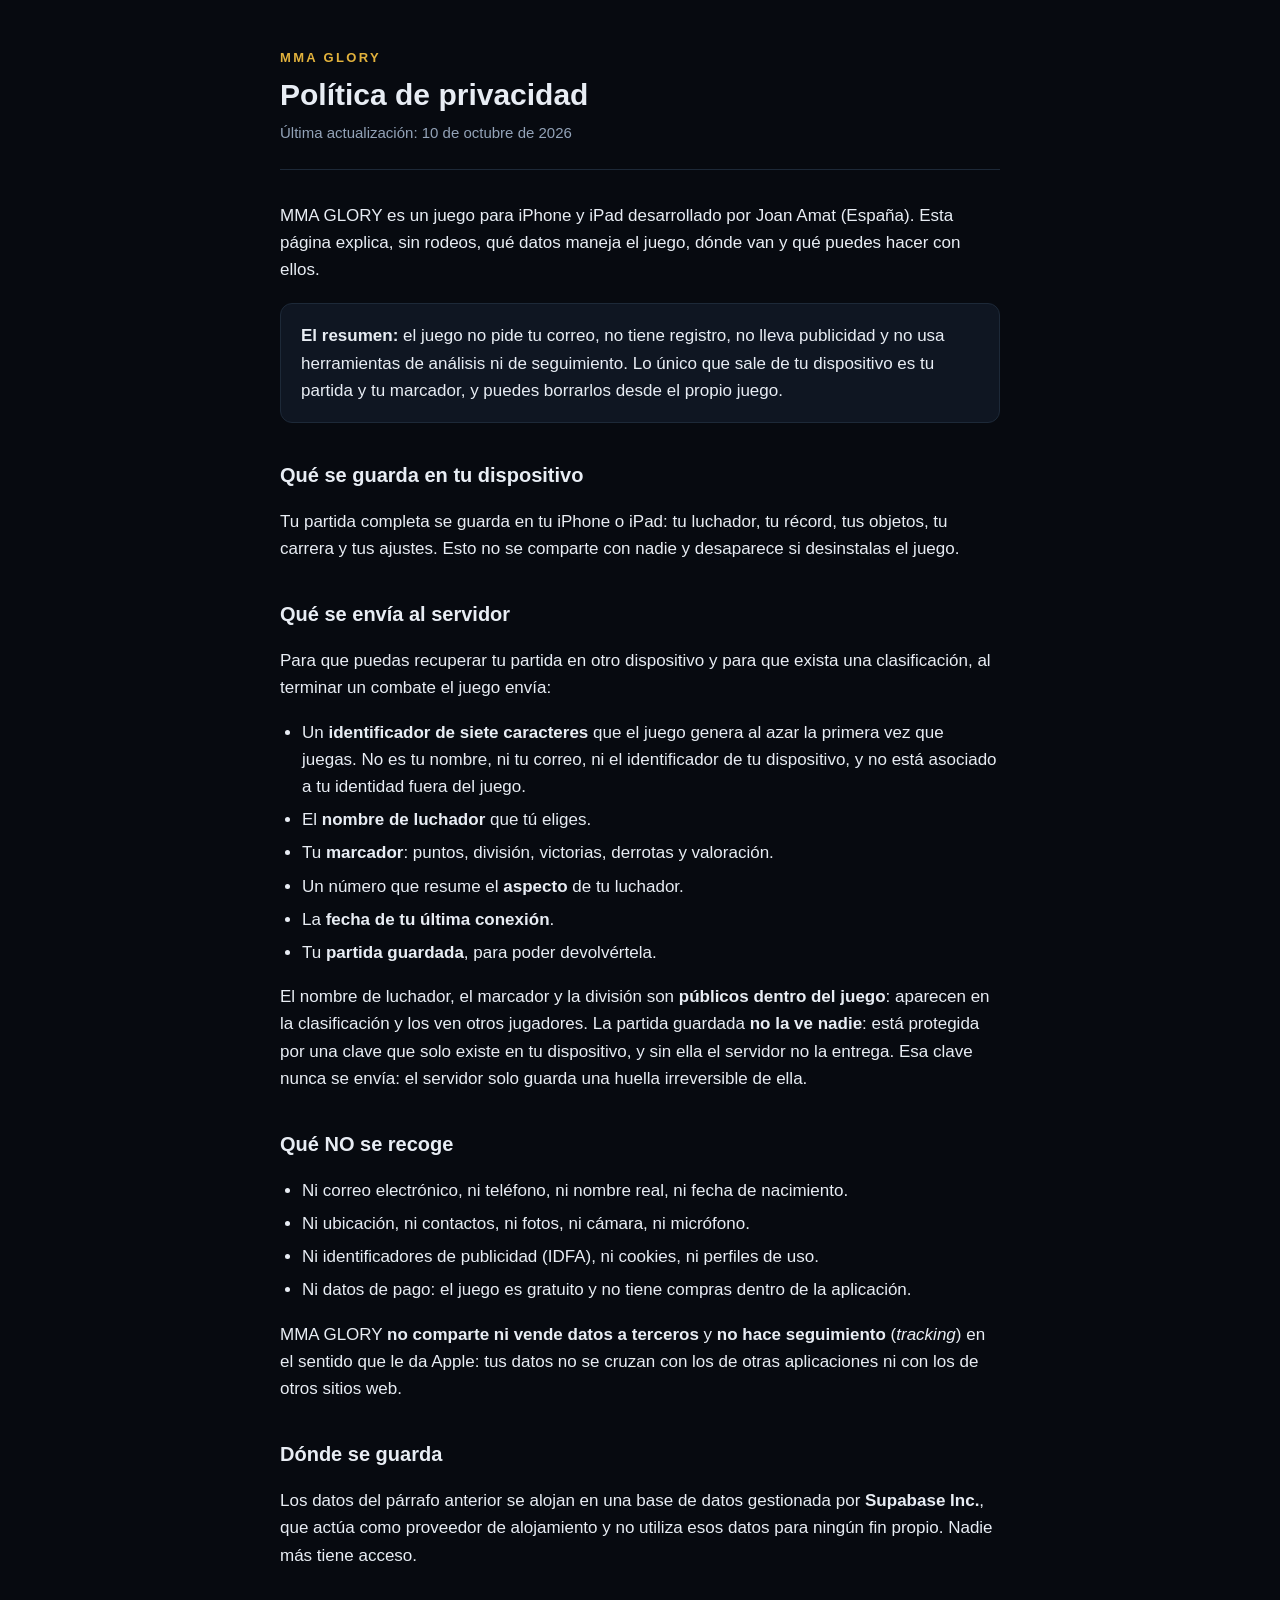
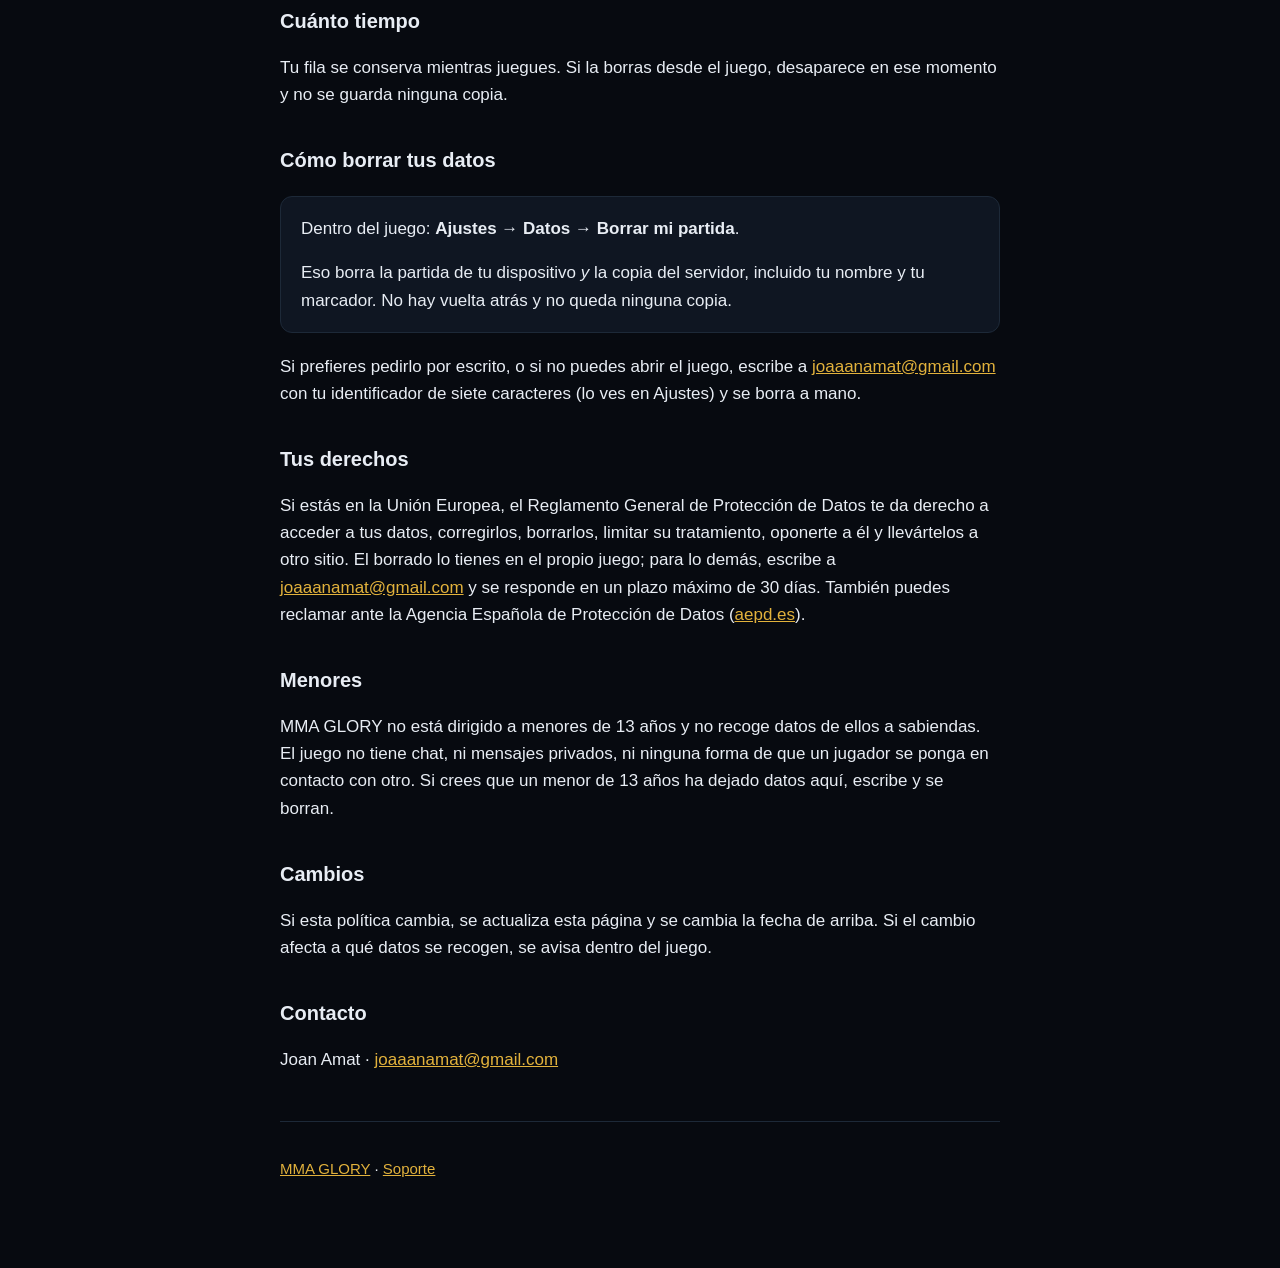
==== privacidad.html @ bd383d32 "Add files via upload" ====
<!doctype html>
<html lang="es">
<head>
<meta charset="utf-8">
<meta name="viewport" content="width=device-width, initial-scale=1">
<title>Política de privacidad · MMA GLORY</title>
<link rel="stylesheet" href="estilo.css">
</head>
<body>
<div class="hoja">

<header>
    <p class="marca">MMA Glory</p>
    <h1>Política de privacidad</h1>
    <p class="fecha">Última actualización: 10 de octubre de 2026</p>
</header>

<p>MMA GLORY es un juego para iPhone y iPad desarrollado por Joan Amat
(España). Esta página explica, sin rodeos, qué datos maneja el juego,
dónde van y qué puedes hacer con ellos.</p>

<div class="caja">
    <p><strong>El resumen:</strong> el juego no pide tu correo, no tiene
    registro, no lleva publicidad y no usa herramientas de análisis ni de
    seguimiento. Lo único que sale de tu dispositivo es tu partida y tu
    marcador, y puedes borrarlos desde el propio juego.</p>
</div>

<h2>Qué se guarda en tu dispositivo</h2>

<p>Tu partida completa se guarda en tu iPhone o iPad: tu luchador, tu
récord, tus objetos, tu carrera y tus ajustes. Esto no se comparte con
nadie y desaparece si desinstalas el juego.</p>

<h2>Qué se envía al servidor</h2>

<p>Para que puedas recuperar tu partida en otro dispositivo y para que
exista una clasificación, al terminar un combate el juego envía:</p>

<ul>
    <li>Un <strong>identificador de siete caracteres</strong> que el juego
    genera al azar la primera vez que juegas. No es tu nombre, ni tu
    correo, ni el identificador de tu dispositivo, y no está asociado a
    tu identidad fuera del juego.</li>
    <li>El <strong>nombre de luchador</strong> que tú eliges.</li>
    <li>Tu <strong>marcador</strong>: puntos, división, victorias,
    derrotas y valoración.</li>
    <li>Un número que resume el <strong>aspecto</strong> de tu luchador.</li>
    <li>La <strong>fecha de tu última conexión</strong>.</li>
    <li>Tu <strong>partida guardada</strong>, para poder devolvértela.</li>
</ul>

<p>El nombre de luchador, el marcador y la división son <strong>públicos
dentro del juego</strong>: aparecen en la clasificación y los ven otros
jugadores. La partida guardada <strong>no la ve nadie</strong>: está
protegida por una clave que solo existe en tu dispositivo, y sin ella el
servidor no la entrega. Esa clave nunca se envía: el servidor solo
guarda una huella irreversible de ella.</p>

<h2>Qué NO se recoge</h2>

<ul>
    <li>Ni correo electrónico, ni teléfono, ni nombre real, ni fecha de
    nacimiento.</li>
    <li>Ni ubicación, ni contactos, ni fotos, ni cámara, ni micrófono.</li>
    <li>Ni identificadores de publicidad (IDFA), ni cookies, ni perfiles
    de uso.</li>
    <li>Ni datos de pago: el juego es gratuito y no tiene compras dentro
    de la aplicación.</li>
</ul>

<p>MMA GLORY <strong>no comparte ni vende datos a terceros</strong> y
<strong>no hace seguimiento</strong> (<em>tracking</em>) en el sentido
que le da Apple: tus datos no se cruzan con los de otras aplicaciones ni
con los de otros sitios web.</p>

<h2>Dónde se guarda</h2>

<p>Los datos del párrafo anterior se alojan en una base de datos
gestionada por <strong>Supabase Inc.</strong>, que actúa como proveedor
de alojamiento y no utiliza esos datos para ningún fin propio. Nadie más
tiene acceso.</p>

<h2>Cuánto tiempo</h2>

<p>Tu fila se conserva mientras juegues. Si la borras desde el juego,
desaparece en ese momento y no se guarda ninguna copia.</p>

<h2>Cómo borrar tus datos</h2>

<div class="caja">
    <p>Dentro del juego: <strong>Ajustes → Datos → Borrar mi
    partida</strong>.</p>
    <p>Eso borra la partida de tu dispositivo <em>y</em> la copia del
    servidor, incluido tu nombre y tu marcador. No hay vuelta atrás y no
    queda ninguna copia.</p>
</div>

<p>Si prefieres pedirlo por escrito, o si no puedes abrir el juego,
escribe a <a href="mailto:joaaanamat@gmail.com">joaaanamat@gmail.com</a>
con tu identificador de siete caracteres (lo ves en Ajustes) y se borra
a mano.</p>

<h2>Tus derechos</h2>

<p>Si estás en la Unión Europea, el Reglamento General de Protección de
Datos te da derecho a acceder a tus datos, corregirlos, borrarlos,
limitar su tratamiento, oponerte a él y llevártelos a otro sitio. El
borrado lo tienes en el propio juego; para lo demás, escribe a
<a href="mailto:joaaanamat@gmail.com">joaaanamat@gmail.com</a> y se
responde en un plazo máximo de 30 días. También puedes reclamar ante la
Agencia Española de Protección de Datos
(<a href="https://www.aepd.es">aepd.es</a>).</p>

<h2>Menores</h2>

<p>MMA GLORY no está dirigido a menores de 13 años y no recoge datos de
ellos a sabiendas. El juego no tiene chat, ni mensajes privados, ni
ninguna forma de que un jugador se ponga en contacto con otro. Si crees
que un menor de 13 años ha dejado datos aquí, escribe y se borran.</p>

<h2>Cambios</h2>

<p>Si esta política cambia, se actualiza esta página y se cambia la
fecha de arriba. Si el cambio afecta a qué datos se recogen, se avisa
dentro del juego.</p>

<h2>Contacto</h2>

<p>Joan Amat ·
<a href="mailto:joaaanamat@gmail.com">joaaanamat@gmail.com</a></p>

<footer>
    <p><a href="index.html">MMA GLORY</a> ·
    <a href="soporte.html">Soporte</a></p>
</footer>

</div>
</body>
</html>
---- estilo.css ----
/* MMA GLORY — las dos páginas que Apple pide.
   Un solo archivo, sin fuentes de fuera, sin nada que cargar. */

:root {
    --fondo: #070a10;
    --panel: #0f1622;
    --borde: #1d2938;
    --texto: #e8edf4;
    --suave: #93a3b8;
    --oro: #e2b23c;
}

* { box-sizing: border-box; }

body {
    margin: 0;
    padding: 0 20px 72px;
    background: var(--fondo);
    color: var(--texto);
    font-family: -apple-system, BlinkMacSystemFont, "Segoe UI", Roboto, Helvetica, Arial, sans-serif;
    font-size: 17px;
    line-height: 1.6;
}

.hoja { max-width: 720px; margin: 0 auto; }

header {
    padding: 48px 0 24px;
    border-bottom: 1px solid var(--borde);
    margin-bottom: 32px;
}

.marca {
    font-size: 13px;
    letter-spacing: 0.18em;
    text-transform: uppercase;
    color: var(--oro);
    font-weight: 700;
    margin: 0 0 8px;
}

h1 { font-size: 30px; line-height: 1.2; margin: 0 0 8px; }
h2 { font-size: 20px; margin: 36px 0 10px; }
.fecha { color: var(--suave); font-size: 15px; margin: 0; }

p, li { color: var(--texto); }
ul { padding-left: 22px; }
li { margin-bottom: 6px; }

a { color: var(--oro); }

.caja {
    background: var(--panel);
    border: 1px solid var(--borde);
    border-radius: 12px;
    padding: 18px 20px;
    margin: 20px 0;
}

.caja p:first-child { margin-top: 0; }
.caja p:last-child { margin-bottom: 0; }

footer {
    margin-top: 48px;
    padding-top: 20px;
    border-top: 1px solid var(--borde);
    color: var(--suave);
    font-size: 15px;
}

@media (max-width: 520px) {
    body { font-size: 16px; }
    h1 { font-size: 25px; }
}
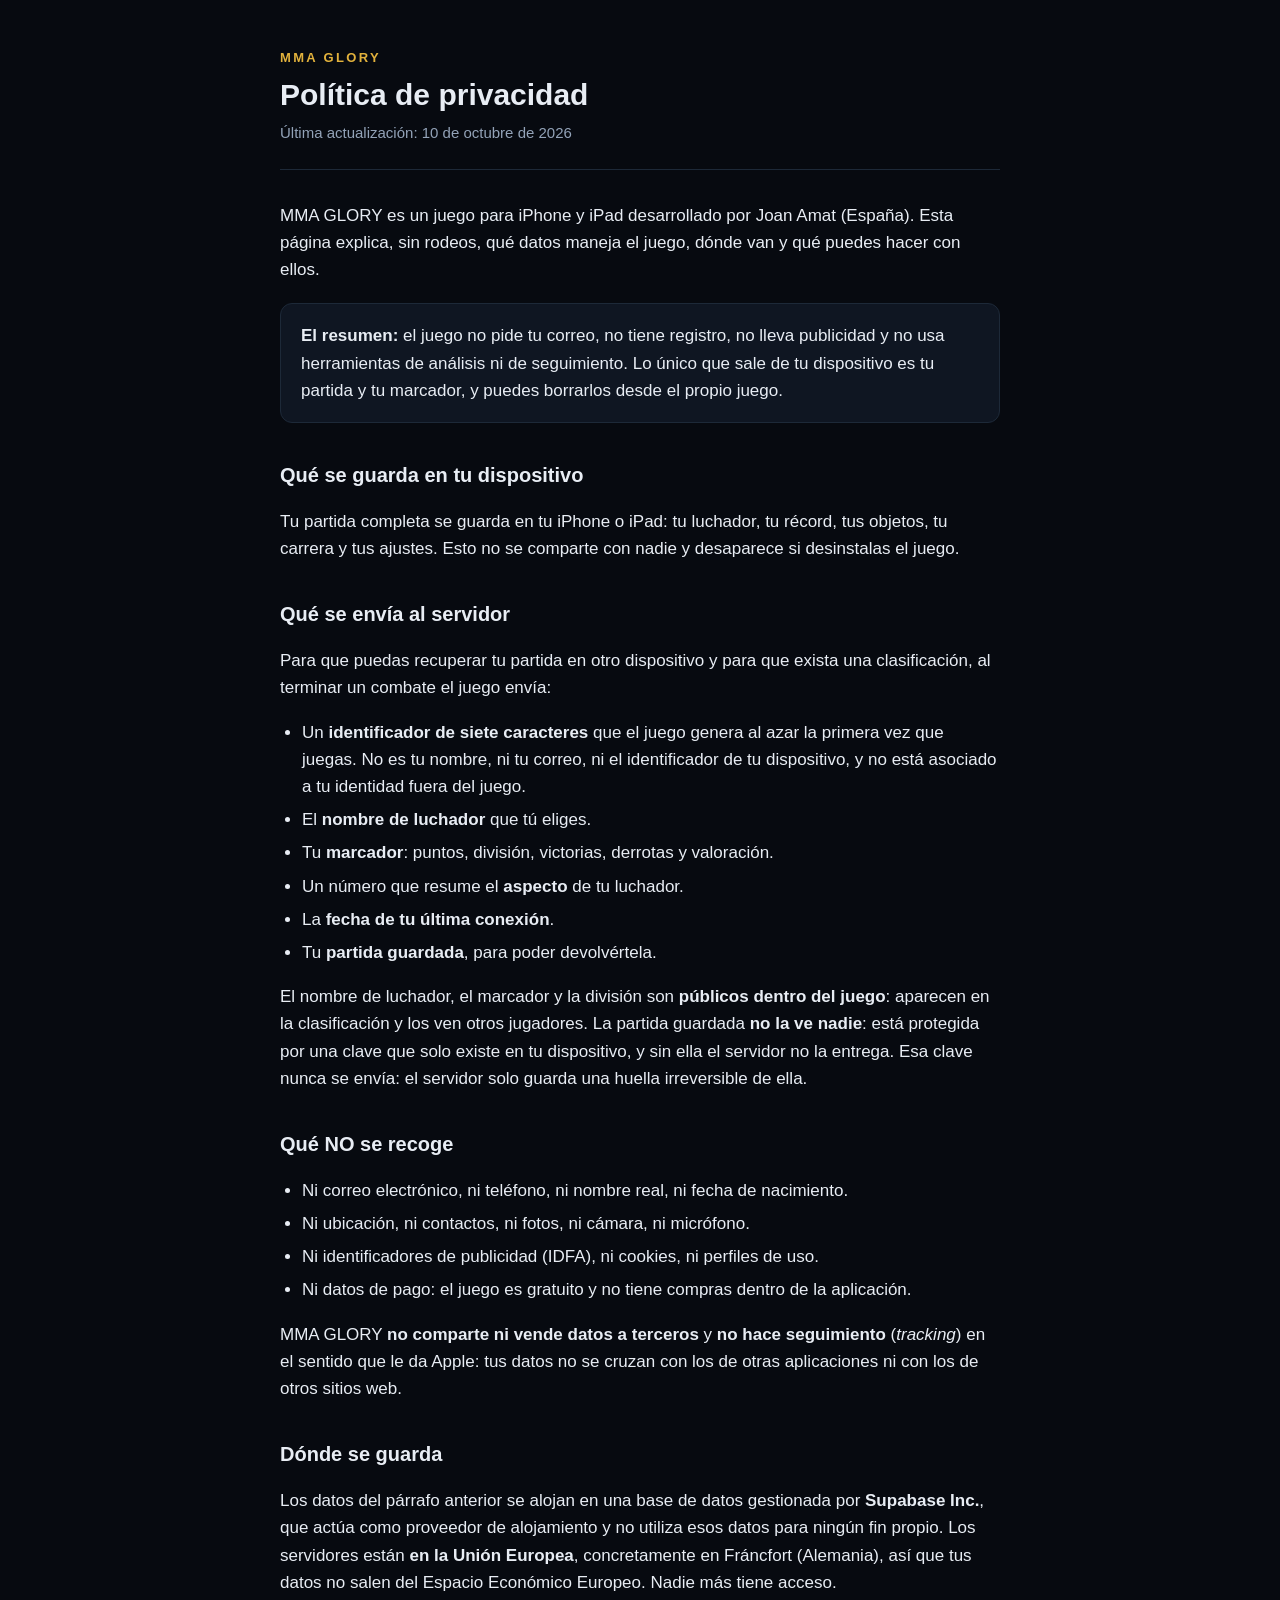
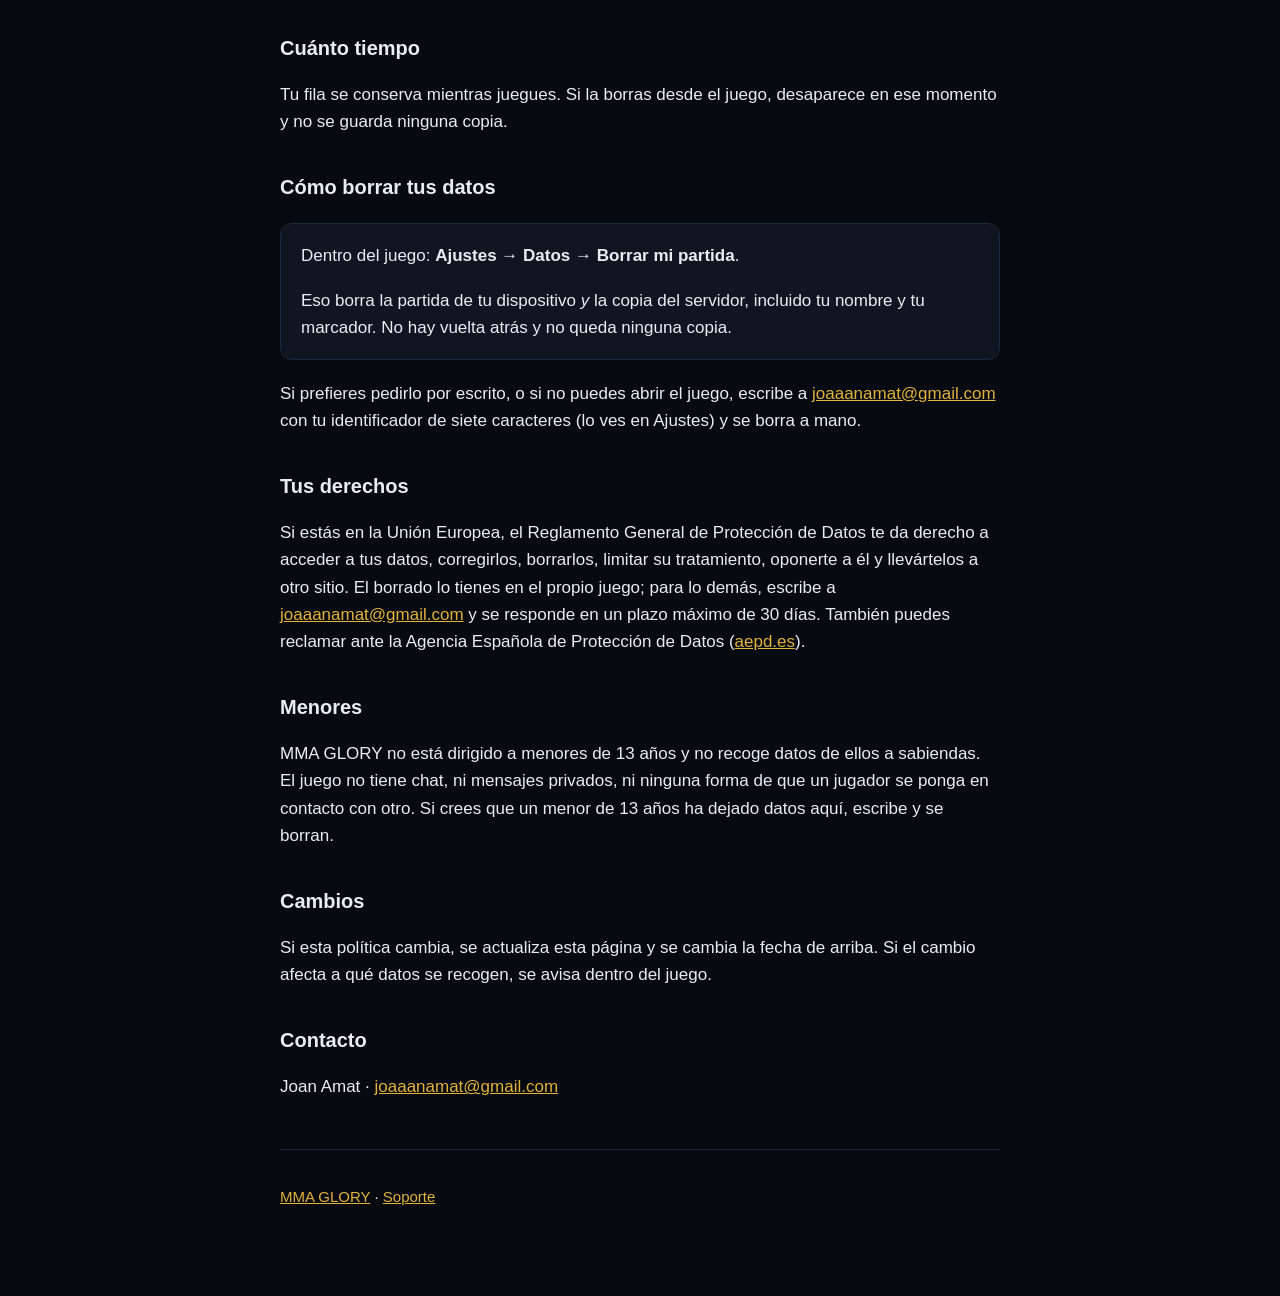
==== commit 6922fe01: "Add files via upload" ====
--- a/privacidad.html
+++ b/privacidad.html
@@ -78,8 +78,10 @@
 
 <p>Los datos del párrafo anterior se alojan en una base de datos
 gestionada por <strong>Supabase Inc.</strong>, que actúa como proveedor
-de alojamiento y no utiliza esos datos para ningún fin propio. Nadie más
-tiene acceso.</p>
+de alojamiento y no utiliza esos datos para ningún fin propio. Los
+servidores están <strong>en la Unión Europea</strong>, concretamente en
+Fráncfort (Alemania), así que tus datos no salen del Espacio Económico
+Europeo. Nadie más tiene acceso.</p>
 
 <h2>Cuánto tiempo</h2>
 
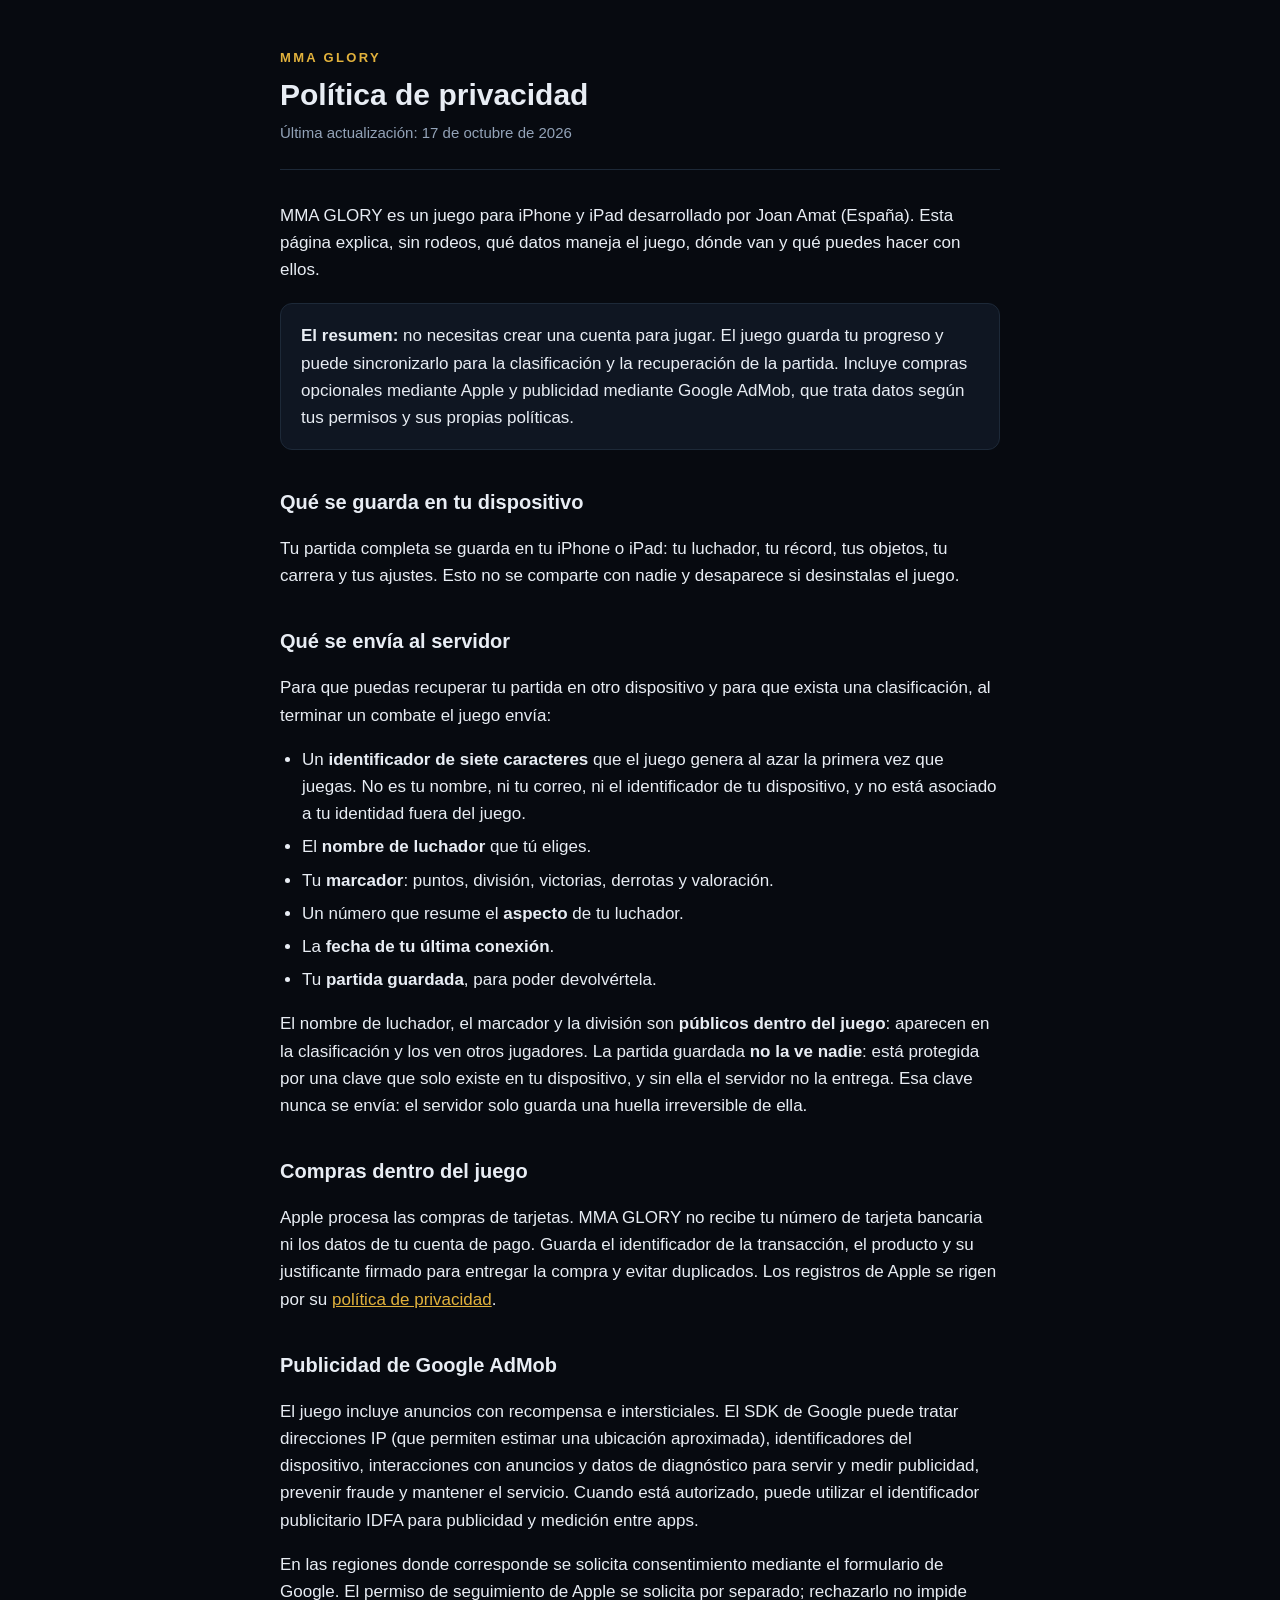
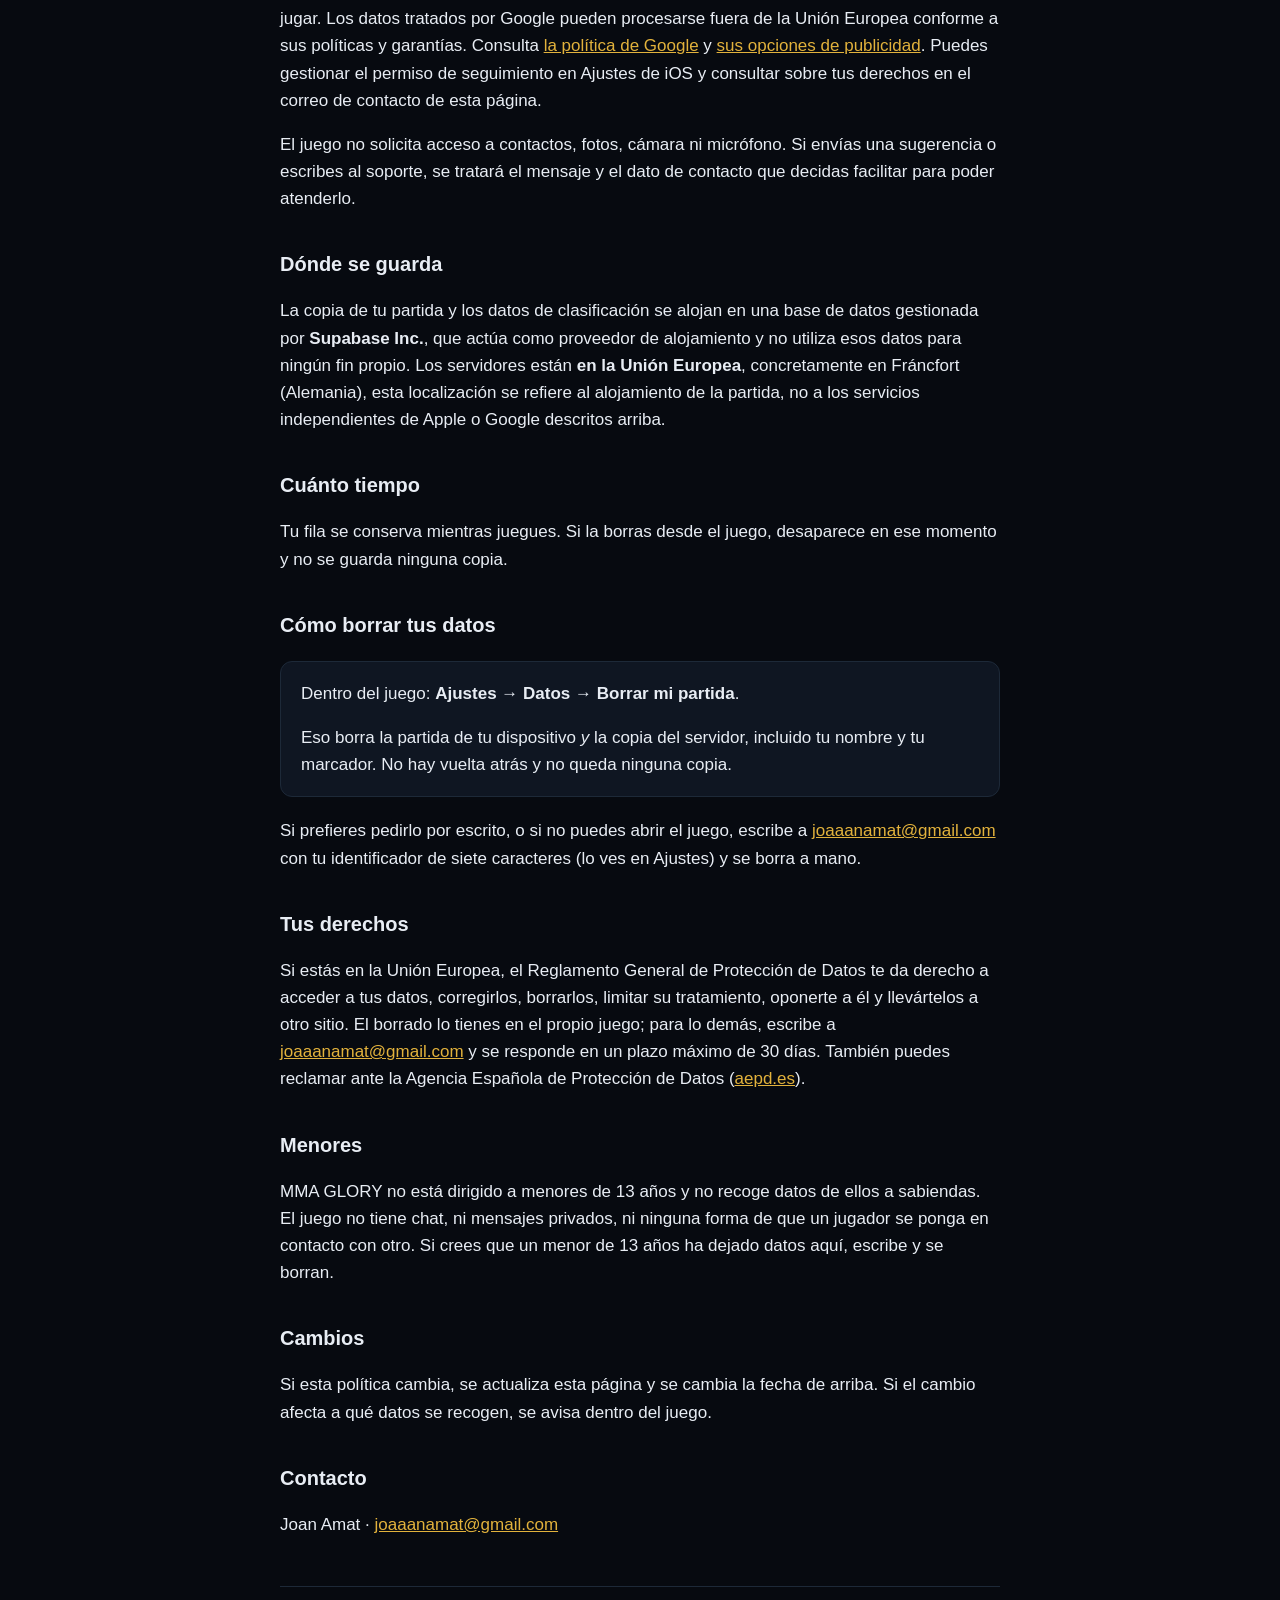
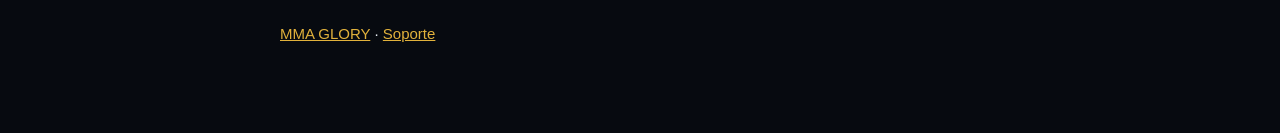
==== commit cb304afe: "Actualiza web, compras y privacidad para MMA GLORY 1.0" ====
--- a/privacidad.html
+++ b/privacidad.html
@@ -12,7 +12,7 @@
 <header>
     <p class="marca">MMA Glory</p>
     <h1>Política de privacidad</h1>
-    <p class="fecha">Última actualización: 10 de octubre de 2026</p>
+    <p class="fecha">Última actualización: 17 de octubre de 2026</p>
 </header>
 
 <p>MMA GLORY es un juego para iPhone y iPad desarrollado por Joan Amat
@@ -20,10 +20,11 @@
 dónde van y qué puedes hacer con ellos.</p>
 
 <div class="caja">
-    <p><strong>El resumen:</strong> el juego no pide tu correo, no tiene
-    registro, no lleva publicidad y no usa herramientas de análisis ni de
-    seguimiento. Lo único que sale de tu dispositivo es tu partida y tu
-    marcador, y puedes borrarlos desde el propio juego.</p>
+<p><strong>El resumen:</strong> no necesitas crear una cuenta para jugar.
+El juego guarda tu progreso y puede sincronizarlo para la clasificación y
+la recuperación de la partida. Incluye compras opcionales mediante Apple
+y publicidad mediante Google AdMob, que trata datos según tus permisos
+y sus propias políticas.</p>
 </div>
 
 <h2>Qué se guarda en tu dispositivo</h2>
@@ -57,31 +58,40 @@
 servidor no la entrega. Esa clave nunca se envía: el servidor solo
 guarda una huella irreversible de ella.</p>
 
-<h2>Qué NO se recoge</h2>
+<h2>Compras dentro del juego</h2>
+<p>Apple procesa las compras de tarjetas. MMA GLORY no recibe tu número
+de tarjeta bancaria ni los datos de tu cuenta de pago. Guarda el
+identificador de la transacción, el producto y su justificante firmado
+para entregar la compra y evitar duplicados. Los registros de Apple se
+rigen por su <a href="https://www.apple.com/legal/privacy/">política de privacidad</a>.</p>
 
-<ul>
-    <li>Ni correo electrónico, ni teléfono, ni nombre real, ni fecha de
-    nacimiento.</li>
-    <li>Ni ubicación, ni contactos, ni fotos, ni cámara, ni micrófono.</li>
-    <li>Ni identificadores de publicidad (IDFA), ni cookies, ni perfiles
-    de uso.</li>
-    <li>Ni datos de pago: el juego es gratuito y no tiene compras dentro
-    de la aplicación.</li>
-</ul>
-
-<p>MMA GLORY <strong>no comparte ni vende datos a terceros</strong> y
-<strong>no hace seguimiento</strong> (<em>tracking</em>) en el sentido
-que le da Apple: tus datos no se cruzan con los de otras aplicaciones ni
-con los de otros sitios web.</p>
+<h2>Publicidad de Google AdMob</h2>
+<p>El juego incluye anuncios con recompensa e intersticiales. El SDK de
+Google puede tratar direcciones IP (que permiten estimar una ubicación
+aproximada), identificadores del dispositivo, interacciones con anuncios
+y datos de diagnóstico para servir y medir publicidad, prevenir fraude
+y mantener el servicio. Cuando está autorizado, puede utilizar el
+identificador publicitario IDFA para publicidad y medición entre apps.</p>
+<p>En las regiones donde corresponde se solicita consentimiento mediante
+el formulario de Google. El permiso de seguimiento de Apple se solicita
+por separado; rechazarlo no impide jugar. Los datos tratados por Google
+pueden procesarse fuera de la Unión Europea conforme a sus políticas y
+garantías. Consulta <a href="https://policies.google.com/privacy">la política de Google</a>
+y <a href="https://policies.google.com/technologies/ads">sus opciones de publicidad</a>.
+Puedes gestionar el permiso de seguimiento en Ajustes de iOS y consultar
+sobre tus derechos en el correo de contacto de esta página.</p>
+<p>El juego no solicita acceso a contactos, fotos, cámara ni micrófono.
+Si envías una sugerencia o escribes al soporte, se tratará el mensaje y
+el dato de contacto que decidas facilitar para poder atenderlo.</p>
 
 <h2>Dónde se guarda</h2>
 
-<p>Los datos del párrafo anterior se alojan en una base de datos
+<p>La copia de tu partida y los datos de clasificación se alojan en una base de datos
 gestionada por <strong>Supabase Inc.</strong>, que actúa como proveedor
 de alojamiento y no utiliza esos datos para ningún fin propio. Los
 servidores están <strong>en la Unión Europea</strong>, concretamente en
-Fráncfort (Alemania), así que tus datos no salen del Espacio Económico
-Europeo. Nadie más tiene acceso.</p>
+Fráncfort (Alemania), esta localización se refiere al alojamiento de la partida, no a los
+servicios independientes de Apple o Google descritos arriba.</p>
 
 <h2>Cuánto tiempo</h2>
 
